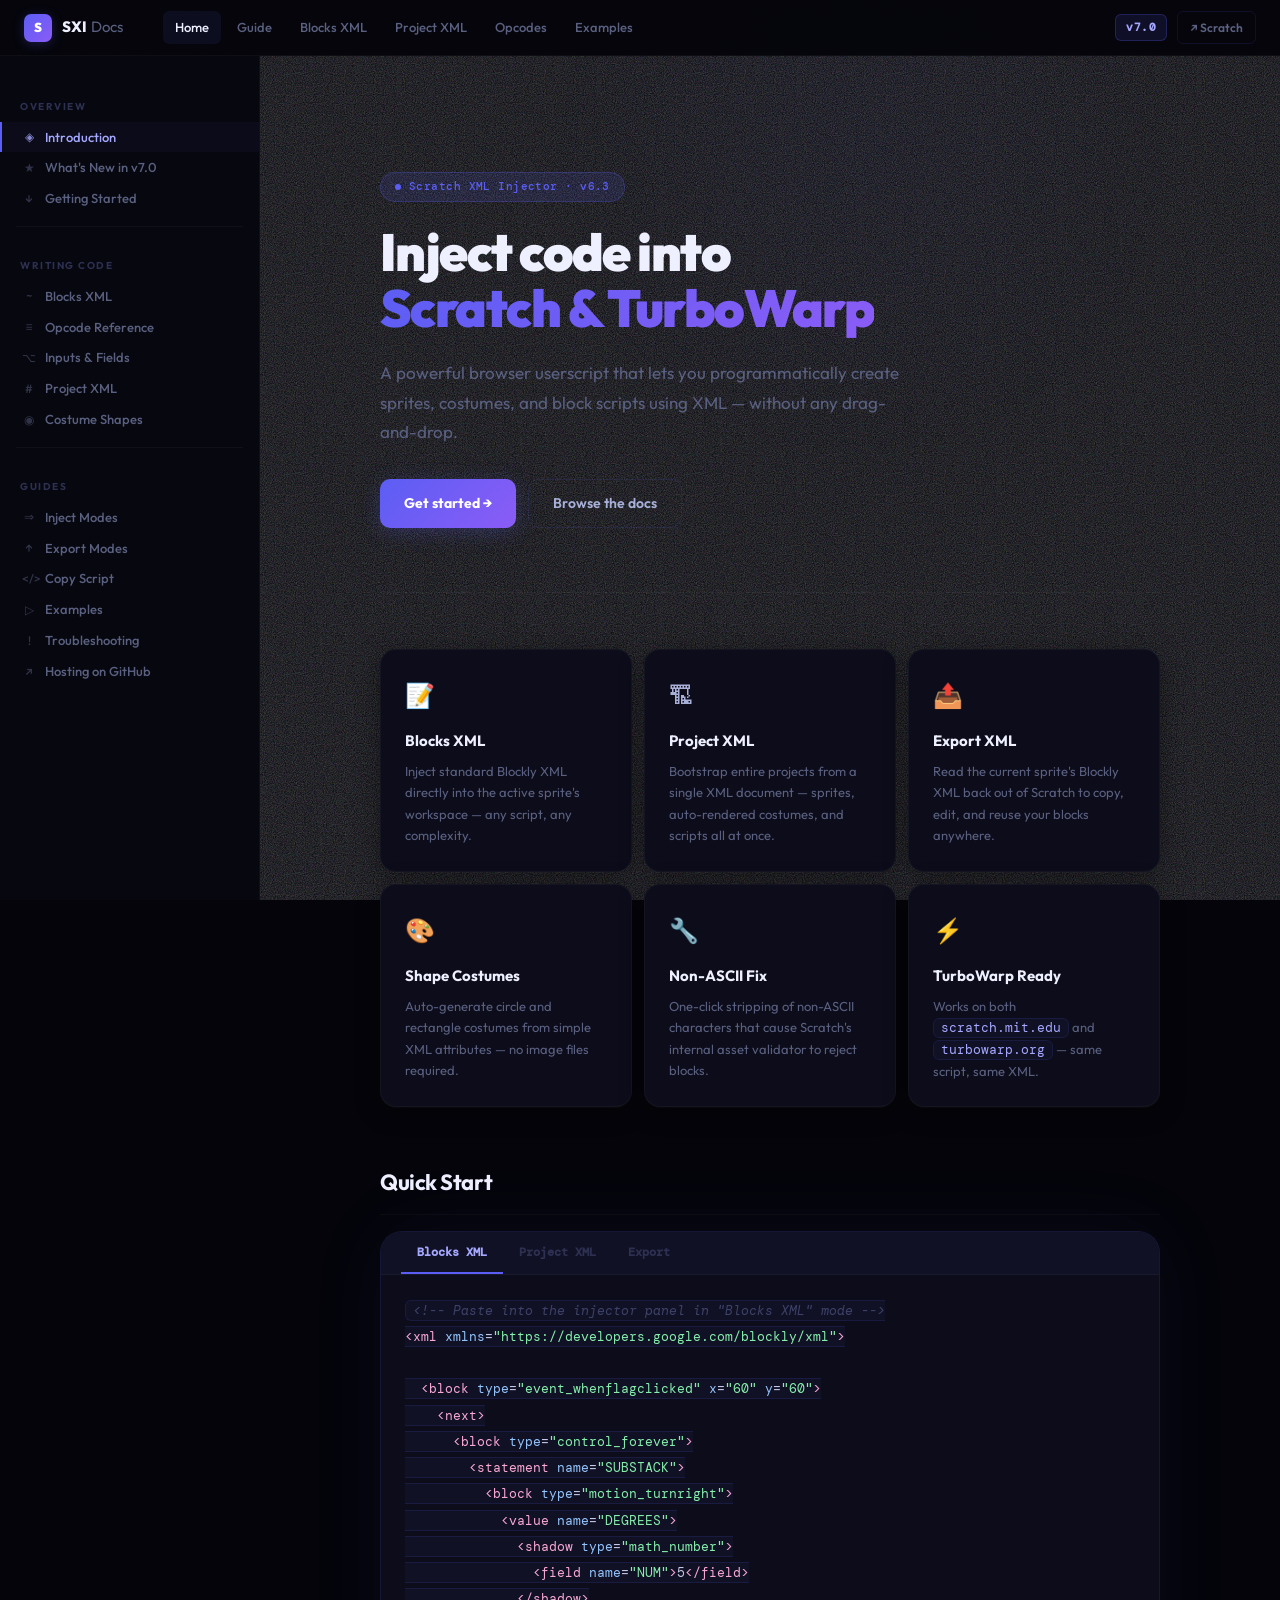
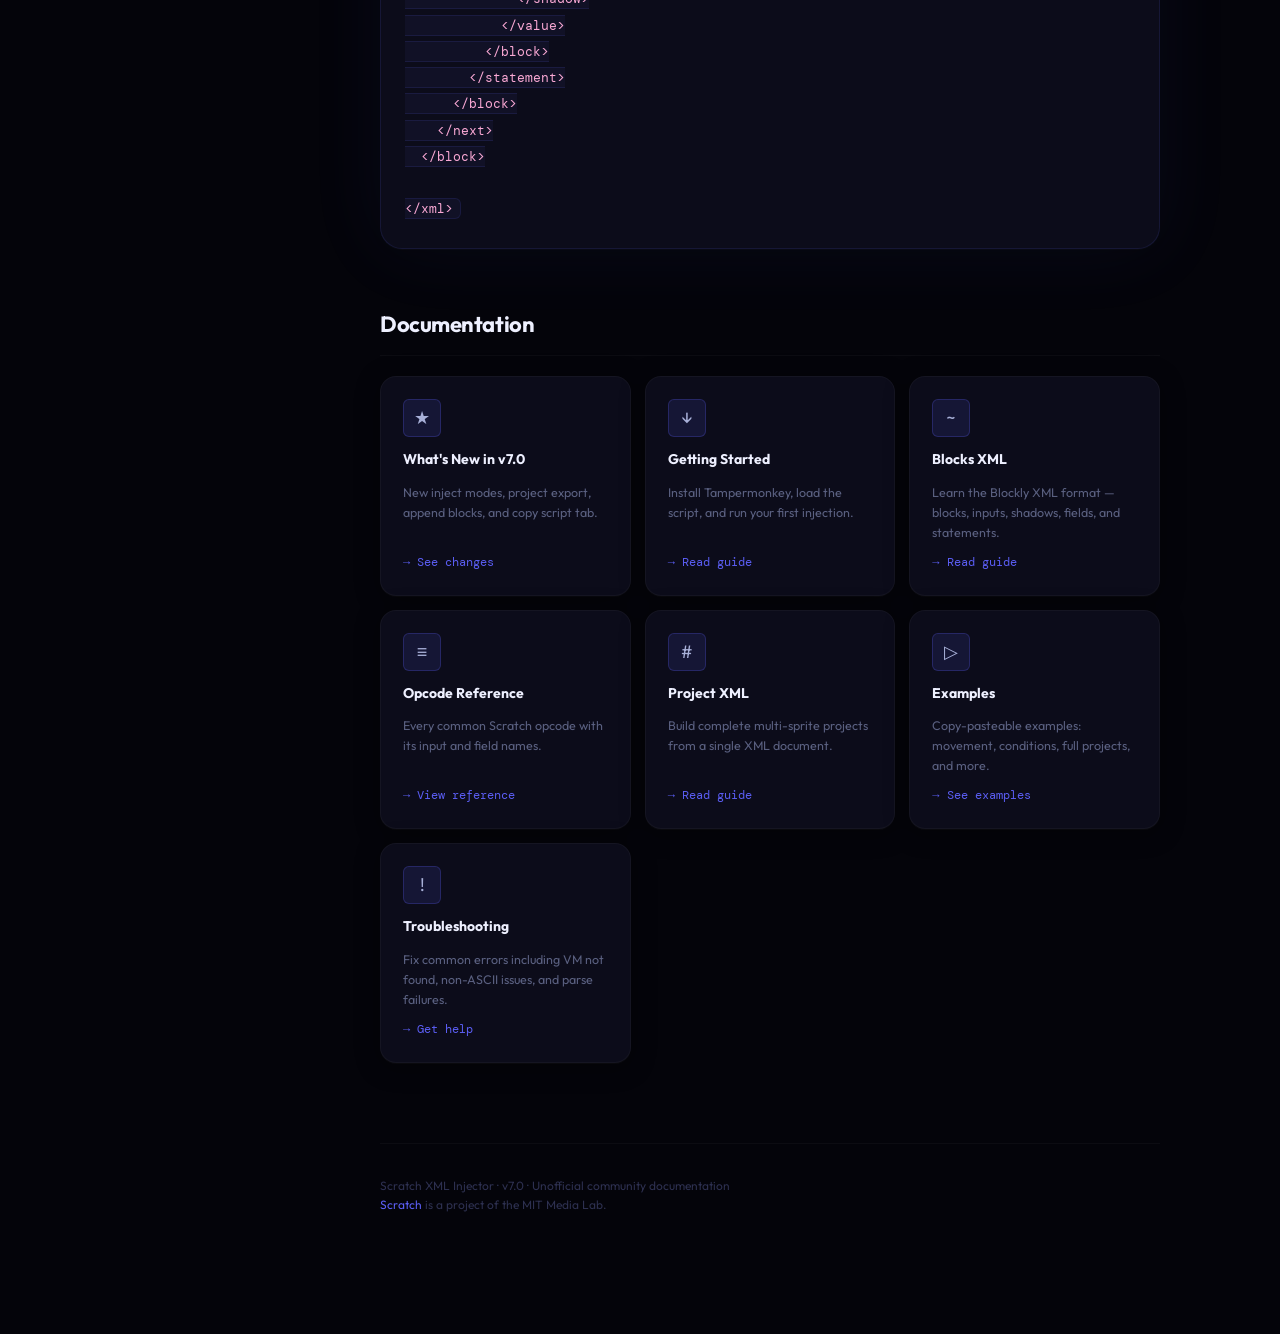
==== index.html @ b8b80faf "Add files via upload" ====
<!DOCTYPE html>
<html lang="en">
<head>
  <meta charset="UTF-8"/>
  <meta name="viewport" content="width=device-width,initial-scale=1"/>
  <title>Scratch XML Injector — Documentation</title>
  <meta name="description" content="Official documentation for the Scratch XML Injector userscript. Learn how to write Blockly XML and Project XML to inject sprites, costumes, and scripts into Scratch."/>
  <link rel="stylesheet" href="assets/css/main.css"/>
</head>
<body>
<div id="scroll-bar"></div>

<!-- TOPBAR -->
<header class="topbar">
  <a class="topbar-logo" href="index.html">
    <div class="logo-mark">S</div>
    <span class="logo-name">SXI <span class="logo-sub">Docs</span></span>
  </a>
  <nav class="topbar-nav">
    <a href="index.html" class="active">Home</a>
    <a href="docs/getting-started.html">Guide</a>
    <a href="docs/blocks-xml.html">Blocks XML</a>
    <a href="docs/project-xml.html">Project XML</a>
    <a href="docs/opcodes.html">Opcodes</a>
    <a href="docs/examples.html">Examples</a>
  </nav>
  <div class="topbar-right">
    <span class="topbar-badge">v7.0</span>
    <a class="topbar-github" href="https://scratch.mit.edu" target="_blank">↗ Scratch</a>
  </div>
</header>

<!-- LAYOUT -->
<div class="layout">

  <!-- SIDEBAR -->
  <aside class="sidebar">
    <div class="sidebar-section">Overview</div>
    <a class="sidebar-link active" href="index.html"><span class="icon">◈</span>Introduction</a>
    <a class="sidebar-link" href="docs/whats-new.html"><span class="icon">★</span>What's New in v7.0</a>
    <a class="sidebar-link" href="docs/getting-started.html"><span class="icon">↓</span>Getting Started</a>

    <div class="sidebar-divider"></div>
    <div class="sidebar-section">Writing Code</div>
    <a class="sidebar-link" href="docs/blocks-xml.html"><span class="icon">~</span>Blocks XML</a>
    <a class="sidebar-link" href="docs/opcodes.html"><span class="icon">≡</span>Opcode Reference</a>
    <a class="sidebar-link" href="docs/inputs-fields.html"><span class="icon">⌥</span>Inputs &amp; Fields</a>
    <a class="sidebar-link" href="docs/project-xml.html"><span class="icon">#</span>Project XML</a>
    <a class="sidebar-link" href="docs/costumes.html"><span class="icon">◉</span>Costume Shapes</a>

    <div class="sidebar-divider"></div>
    <div class="sidebar-section">Guides</div>
    <a class="sidebar-link" href="docs/inject-modes.html"><span class="icon">⇒</span>Inject Modes</a>
    <a class="sidebar-link" href="docs/export-modes.html"><span class="icon">↑</span>Export Modes</a>
    <a class="sidebar-link" href="docs/copy-script.html"><span class="icon">&lt;/&gt;</span>Copy Script</a>
    <a class="sidebar-link" href="docs/examples.html"><span class="icon">▷</span>Examples</a>
    <a class="sidebar-link" href="docs/troubleshooting.html"><span class="icon">!</span>Troubleshooting</a>
    <a class="sidebar-link" href="docs/hosting.html"><span class="icon">↗</span>Hosting on GitHub</a>
  </aside>

  <!-- CONTENT -->
  <div class="content-wrap">
    <main class="content">

      <!-- HERO -->
      <section class="hero">
        <div class="hero-kicker">
          <span class="dot"></span>
          Scratch XML Injector · v6.3
        </div>
        <h1>
          Inject code into<br>
          <span class="accent">Scratch &amp; TurboWarp</span>
        </h1>
        <p>
          A powerful browser userscript that lets you programmatically create sprites,
          costumes, and block scripts using XML — without any drag-and-drop.
        </p>
        <div class="hero-btns">
          <a class="btn-primary" href="docs/getting-started.html">Get started →</a>
          <a class="btn-secondary" href="docs/blocks-xml.html">Browse the docs</a>
        </div>
      </section>

      <!-- FEATURES -->
      <div class="feature-grid">
        <div class="feature-card">
          <div class="feature-icon">📝</div>
          <div class="feature-title">Blocks XML</div>
          <div class="feature-desc">Inject standard Blockly XML directly into the active sprite's workspace — any script, any complexity.</div>
        </div>
        <div class="feature-card">
          <div class="feature-icon">🏗</div>
          <div class="feature-title">Project XML</div>
          <div class="feature-desc">Bootstrap entire projects from a single XML document — sprites, auto-rendered costumes, and scripts all at once.</div>
        </div>
        <div class="feature-card">
          <div class="feature-icon">📤</div>
          <div class="feature-title">Export XML</div>
          <div class="feature-desc">Read the current sprite's Blockly XML back out of Scratch to copy, edit, and reuse your blocks anywhere.</div>
        </div>
        <div class="feature-card">
          <div class="feature-icon">🎨</div>
          <div class="feature-title">Shape Costumes</div>
          <div class="feature-desc">Auto-generate circle and rectangle costumes from simple XML attributes — no image files required.</div>
        </div>
        <div class="feature-card">
          <div class="feature-icon">🔧</div>
          <div class="feature-title">Non-ASCII Fix</div>
          <div class="feature-desc">One-click stripping of non-ASCII characters that cause Scratch's internal asset validator to reject blocks.</div>
        </div>
        <div class="feature-card">
          <div class="feature-icon">⚡</div>
          <div class="feature-title">TurboWarp Ready</div>
          <div class="feature-desc">Works on both <code>scratch.mit.edu</code> and <code>turbowarp.org</code> — same script, same XML.</div>
        </div>
      </div>

      <!-- QUICK START -->
      <h2 class="section-title">Quick Start</h2>
      <div class="qs-wrap">
        <div class="qs-tabs">
          <button class="qs-tab active" data-tab="qs-blocks">Blocks XML</button>
          <button class="qs-tab" data-tab="qs-project">Project XML</button>
          <button class="qs-tab" data-tab="qs-export">Export</button>
        </div>
        <div id="qs-blocks" class="qs-pane active">
          <pre><code><span class="t-cm">&lt;!-- Paste into the injector panel in "Blocks XML" mode --&gt;</span>
<span class="t-tag">&lt;xml</span> <span class="t-attr">xmlns</span>=<span class="t-val">"https://developers.google.com/blockly/xml"</span><span class="t-tag">&gt;</span>

  <span class="t-tag">&lt;block</span> <span class="t-attr">type</span>=<span class="t-val">"event_whenflagclicked"</span> <span class="t-attr">x</span>=<span class="t-val">"60"</span> <span class="t-attr">y</span>=<span class="t-val">"60"</span><span class="t-tag">&gt;</span>
    <span class="t-tag">&lt;next&gt;</span>
      <span class="t-tag">&lt;block</span> <span class="t-attr">type</span>=<span class="t-val">"control_forever"</span><span class="t-tag">&gt;</span>
        <span class="t-tag">&lt;statement</span> <span class="t-attr">name</span>=<span class="t-val">"SUBSTACK"</span><span class="t-tag">&gt;</span>
          <span class="t-tag">&lt;block</span> <span class="t-attr">type</span>=<span class="t-val">"motion_turnright"</span><span class="t-tag">&gt;</span>
            <span class="t-tag">&lt;value</span> <span class="t-attr">name</span>=<span class="t-val">"DEGREES"</span><span class="t-tag">&gt;</span>
              <span class="t-tag">&lt;shadow</span> <span class="t-attr">type</span>=<span class="t-val">"math_number"</span><span class="t-tag">&gt;</span>
                <span class="t-tag">&lt;field</span> <span class="t-attr">name</span>=<span class="t-val">"NUM"</span><span class="t-tag">&gt;</span>5<span class="t-tag">&lt;/field&gt;</span>
              <span class="t-tag">&lt;/shadow&gt;</span>
            <span class="t-tag">&lt;/value&gt;</span>
          <span class="t-tag">&lt;/block&gt;</span>
        <span class="t-tag">&lt;/statement&gt;</span>
      <span class="t-tag">&lt;/block&gt;</span>
    <span class="t-tag">&lt;/next&gt;</span>
  <span class="t-tag">&lt;/block&gt;</span>

<span class="t-tag">&lt;/xml&gt;</span></code></pre>
        </div>
        <div id="qs-project" class="qs-pane">
          <pre><code><span class="t-cm">&lt;!-- "Project XML" mode — creates sprites + costumes + blocks --&gt;</span>
<span class="t-tag">&lt;project&gt;</span>
  <span class="t-tag">&lt;stage</span> <span class="t-attr">color</span>=<span class="t-val">"#0a0a1a"</span><span class="t-tag">/&gt;</span>

  <span class="t-tag">&lt;sprite</span> <span class="t-attr">name</span>=<span class="t-val">"Player"</span> <span class="t-attr">x</span>=<span class="t-val">"0"</span> <span class="t-attr">y</span>=<span class="t-val">"0"</span><span class="t-tag">&gt;</span>
    <span class="t-tag">&lt;costume</span> <span class="t-attr">type</span>=<span class="t-val">"circle"</span> <span class="t-attr">color</span>=<span class="t-val">"#4c8fff"</span> <span class="t-attr">size</span>=<span class="t-val">"40"</span><span class="t-tag">/&gt;</span>
    <span class="t-tag">&lt;blocks&gt;</span>
      <span class="t-tag">&lt;xml</span> <span class="t-attr">xmlns</span>=<span class="t-val">"https://developers.google.com/blockly/xml"</span><span class="t-tag">&gt;</span>
        <span class="t-cm">&lt;!-- block scripts here --&gt;</span>
      <span class="t-tag">&lt;/xml&gt;</span>
    <span class="t-tag">&lt;/blocks&gt;</span>
  <span class="t-tag">&lt;/sprite&gt;</span>
<span class="t-tag">&lt;/project&gt;</span></code></pre>
        </div>
        <div id="qs-export" class="qs-pane">
          <pre><code><span class="t-cm">// Export tab → click "Grab XML" to read the current sprite's blocks
// The XML output looks like this — you can edit it and re-inject it:</span>

<span class="t-tag">&lt;xml</span> <span class="t-attr">xmlns</span>=<span class="t-val">"https://developers.google.com/blockly/xml"</span><span class="t-tag">&gt;</span>
  <span class="t-tag">&lt;block</span> <span class="t-attr">type</span>=<span class="t-val">"event_whenflagclicked"</span> <span class="t-attr">x</span>=<span class="t-val">"40"</span> <span class="t-attr">y</span>=<span class="t-val">"40"</span><span class="t-tag">&gt;</span>
    <span class="t-cm">&lt;!-- ... your existing blocks ... --&gt;</span>
  <span class="t-tag">&lt;/block&gt;</span>
<span class="t-tag">&lt;/xml&gt;</span>

<span class="t-cm">// Then click "Copy" to get it in your clipboard.</span></code></pre>
        </div>
      </div>

      <!-- DOC CARDS -->
      <h2 class="section-title">Documentation</h2>
      <div class="card-grid">
        <a class="card" href="docs/whats-new.html">
          <div class="card-icon">★</div>
          <div class="card-title">What's New in v7.0</div>
          <div class="card-desc">New inject modes, project export, append blocks, and copy script tab.</div>
          <div class="card-arrow">→ See changes</div>
        </a>
        <a class="card" href="docs/getting-started.html">
          <div class="card-icon">↓</div>
          <div class="card-title">Getting Started</div>
          <div class="card-desc">Install Tampermonkey, load the script, and run your first injection.</div>
          <div class="card-arrow">→ Read guide</div>
        </a>
        <a class="card" href="docs/blocks-xml.html">
          <div class="card-icon">~</div>
          <div class="card-title">Blocks XML</div>
          <div class="card-desc">Learn the Blockly XML format — blocks, inputs, shadows, fields, and statements.</div>
          <div class="card-arrow">→ Read guide</div>
        </a>
        <a class="card" href="docs/opcodes.html">
          <div class="card-icon">≡</div>
          <div class="card-title">Opcode Reference</div>
          <div class="card-desc">Every common Scratch opcode with its input and field names.</div>
          <div class="card-arrow">→ View reference</div>
        </a>
        <a class="card" href="docs/project-xml.html">
          <div class="card-icon">#</div>
          <div class="card-title">Project XML</div>
          <div class="card-desc">Build complete multi-sprite projects from a single XML document.</div>
          <div class="card-arrow">→ Read guide</div>
        </a>
        <a class="card" href="docs/examples.html">
          <div class="card-icon">▷</div>
          <div class="card-title">Examples</div>
          <div class="card-desc">Copy-pasteable examples: movement, conditions, full projects, and more.</div>
          <div class="card-arrow">→ See examples</div>
        </a>
        <a class="card" href="docs/troubleshooting.html">
          <div class="card-icon">!</div>
          <div class="card-title">Troubleshooting</div>
          <div class="card-desc">Fix common errors including VM not found, non-ASCII issues, and parse failures.</div>
          <div class="card-arrow">→ Get help</div>
        </a>
      </div>

      <div class="doc-footer">
        <div class="footer-note">
          Scratch XML Injector · v7.0 · Unofficial community documentation<br>
          <a href="https://scratch.mit.edu" target="_blank">Scratch</a> is a project of the MIT Media Lab.
        </div>
      </div>

    </main>
  </div>

</div>

<script src="assets/js/wiki.js"></script>
</body>
</html>
---- assets/css/main.css ----
@import url('https://fonts.googleapis.com/css2?family=DM+Mono:ital,wght@0,300;0,400;0,500;1,400&family=Outfit:wght@300;400;500;600;700;800;900&family=Fraunces:ital,opsz,wght@0,9..144,300;0,9..144,700;1,9..144,400&display=swap');

/* ════════════════════════════════════════
   DESIGN TOKENS
════════════════════════════════════════ */
:root {
  /* Core palette */
  --black:       #04040a;
  --surface-0:   #07070f;
  --surface-1:   #0c0c1a;
  --surface-2:   #111126;
  --surface-3:   #181830;

  /* Brand */
  --indigo:      #5b5ef4;
  --indigo-dim:  #5b5ef420;
  --indigo-mid:  #5b5ef440;
  --violet:      #8b5cf6;
  --sky:         #22d3ee;
  --emerald:     #10b981;
  --amber:       #f59e0b;
  --rose:        #f43f5e;

  /* Text */
  --text-1:      #eef0ff;
  --text-2:      #a8b0d8;
  --text-3:      #5a6080;
  --text-4:      #2d3050;

  /* Borders */
  --border-1:    #ffffff09;
  --border-2:    #5b5ef420;
  --border-3:    #5b5ef440;

  /* Radius */
  --r-sm:  6px;
  --r-md:  10px;
  --r-lg:  16px;
  --r-xl:  22px;

  /* Shadows */
  --shadow-glow: 0 0 80px #5b5ef412;
  --shadow-card: 0 4px 24px #00000060, 0 1px 0 #ffffff08;

  /* Layout */
  --sidebar-w: 260px;
  --topbar-h:  56px;
  --content-max: 780px;

  /* Fonts */
  --font-sans:  'Outfit', sans-serif;
  --font-mono:  'DM Mono', monospace;
  --font-serif: 'Fraunces', serif;
}

/* ════════════════════════════════════════
   RESET + BASE
════════════════════════════════════════ */
*, *::before, *::after { box-sizing: border-box; margin: 0; padding: 0; }
html { scroll-behavior: smooth; scroll-padding-top: 80px; }

body {
  background: var(--black);
  color: var(--text-2);
  font-family: var(--font-sans);
  font-size: 15px;
  line-height: 1.75;
  overflow-x: hidden;
  -webkit-font-smoothing: antialiased;
}

/* Grain overlay */
body::before {
  content: '';
  position: fixed; inset: 0; z-index: 0; pointer-events: none;
  opacity: .35;
  background-image: url("data:image/svg+xml,%3Csvg xmlns='http://www.w3.org/2000/svg' width='200' height='200'%3E%3Cfilter id='n'%3E%3CfeTurbulence type='fractalNoise' baseFrequency='0.9' numOctaves='4' stitchTiles='stitch'/%3E%3C/filter%3E%3Crect width='200' height='200' filter='url(%23n)' opacity='1'/%3E%3C/svg%3E");
}

/* Ambient orb */
body::after {
  content: '';
  position: fixed; top: -200px; left: 40%; z-index: 0; pointer-events: none;
  width: 700px; height: 700px; border-radius: 50%;
  background: radial-gradient(circle, #5b5ef408 0%, transparent 65%);
}

a { color: var(--indigo); text-decoration: none; }
a:hover { text-decoration: underline; }
img { max-width: 100%; }
* { position: relative; z-index: 1; }

/* ════════════════════════════════════════
   SCROLL PROGRESS BAR
════════════════════════════════════════ */
#scroll-bar {
  position: fixed; top: 0; left: 0; height: 2px; width: 0;
  background: linear-gradient(90deg, var(--indigo), var(--violet), var(--sky));
  z-index: 9999; transition: width .1s linear;
}

/* ════════════════════════════════════════
   TOPBAR
════════════════════════════════════════ */
.topbar {
  position: fixed; top: 0; left: 0; right: 0;
  height: var(--topbar-h); z-index: 100;
  background: #04040aee;
  backdrop-filter: blur(20px);
  border-bottom: 1px solid var(--border-1);
  display: flex; align-items: center;
  padding: 0 24px; gap: 20px;
}

.topbar-logo {
  display: flex; align-items: center; gap: 10px;
  font-family: var(--font-sans); font-weight: 800; font-size: 15px;
  color: var(--text-1); text-decoration: none; letter-spacing: -.01em;
  flex-shrink: 0;
}
.topbar-logo:hover { text-decoration: none; }
.topbar-logo .logo-mark {
  width: 28px; height: 28px; border-radius: 7px;
  background: linear-gradient(135deg, var(--indigo), var(--violet));
  display: grid; place-items: center;
  font-size: 13px; font-weight: 900; color: #fff;
  box-shadow: 0 2px 12px #5b5ef440;
}
.topbar-logo .logo-name { color: var(--text-1); }
.topbar-logo .logo-sub  { color: var(--text-3); font-weight: 400; margin-left: 2px; }

.topbar-nav {
  display: flex; align-items: center; gap: 4px; margin-left: 20px;
}
.topbar-nav a {
  font-size: 13px; font-weight: 500; color: var(--text-3);
  padding: 5px 12px; border-radius: var(--r-sm);
  transition: color .15s, background .15s;
  text-decoration: none;
}
.topbar-nav a:hover { color: var(--text-1); background: #ffffff08; }
.topbar-nav a.active { color: var(--text-1); background: #5b5ef415; }

.topbar-right { margin-left: auto; display: flex; align-items: center; gap: 10px; }
.topbar-badge {
  font-size: 11px; font-weight: 600; font-family: var(--font-mono);
  background: var(--indigo-dim); border: 1px solid var(--border-3);
  color: #a5a8ff; border-radius: var(--r-sm);
  padding: 3px 10px; letter-spacing: .04em;
}
.topbar-github {
  display: flex; align-items: center; gap: 6px;
  font-size: 12px; font-weight: 600; color: var(--text-3);
  border: 1px solid var(--border-2); border-radius: var(--r-sm);
  padding: 5px 12px; transition: all .15s; text-decoration: none;
}
.topbar-github:hover { color: var(--text-1); border-color: var(--border-3); background: #ffffff06; text-decoration: none; }

/* ════════════════════════════════════════
   LAYOUT
════════════════════════════════════════ */
.layout {
  display: flex;
  padding-top: var(--topbar-h);
  min-height: 100vh;
}

/* ════════════════════════════════════════
   SIDEBAR
════════════════════════════════════════ */
.sidebar {
  position: fixed;
  top: var(--topbar-h); bottom: 0; left: 0;
  width: var(--sidebar-w);
  background: var(--surface-0);
  border-right: 1px solid var(--border-1);
  overflow-y: auto; overflow-x: hidden;
  z-index: 50;
  padding: 24px 0 60px;
  scrollbar-width: thin; scrollbar-color: #1e1e3a transparent;
}
.sidebar::-webkit-scrollbar { width: 4px; }
.sidebar::-webkit-scrollbar-thumb { background: #1e1e3a; border-radius: 4px; }

.sidebar-section {
  padding: 18px 20px 6px;
  font-size: 10px; font-weight: 700; letter-spacing: .15em;
  text-transform: uppercase; color: var(--text-4);
  font-family: var(--font-sans);
}

.sidebar-link {
  display: flex; align-items: center; gap: 9px;
  padding: 7px 20px; color: var(--text-3);
  font-size: 13px; font-weight: 500;
  border-left: 2px solid transparent;
  text-decoration: none;
  transition: color .15s, background .15s, border-color .15s;
  line-height: 1.3;
}
.sidebar-link:hover { color: var(--text-1); background: #5b5ef408; text-decoration: none; }
.sidebar-link.active { color: #a5a8ff; border-left-color: var(--indigo); background: #5b5ef40c; }
.sidebar-link .icon { opacity: .5; font-size: 12px; width: 14px; text-align: center; flex-shrink: 0; }
.sidebar-link.active .icon { opacity: .8; }

.sidebar-divider { height: 1px; background: var(--border-1); margin: 12px 16px; }

/* ════════════════════════════════════════
   MAIN CONTENT
════════════════════════════════════════ */
.content-wrap {
  margin-left: var(--sidebar-w);
  flex: 1;
  display: flex;
  justify-content: center;
}

.content {
  width: 100%;
  max-width: calc(var(--content-max) + 120px);
  padding: 56px 60px 120px;
}

/* ════════════════════════════════════════
   PAGE HEADER
════════════════════════════════════════ */
.page-header {
  margin-bottom: 56px;
  padding-bottom: 32px;
  border-bottom: 1px solid var(--border-1);
}
.page-header .breadcrumb {
  display: flex; align-items: center; gap: 6px;
  font-size: 11px; color: var(--text-4); margin-bottom: 16px;
  font-family: var(--font-mono);
}
.page-header .breadcrumb a { color: var(--text-3); text-decoration: none; }
.page-header .breadcrumb a:hover { color: var(--indigo); }
.page-header .breadcrumb .sep { color: var(--text-4); }

.page-header h1 {
  font-family: var(--font-sans);
  font-weight: 800; font-size: 36px;
  color: var(--text-1); line-height: 1.15;
  letter-spacing: -.02em; margin-bottom: 14px;
}
.page-header .lead {
  font-size: 16px; color: var(--text-3); max-width: 560px; line-height: 1.7;
}
.page-header .meta {
  display: flex; align-items: center; gap: 16px;
  margin-top: 20px;
}
.meta-tag {
  font-size: 11px; font-weight: 600; font-family: var(--font-mono);
  border-radius: var(--r-sm); padding: 3px 10px; border: 1px solid;
}
.meta-tag.green  { color: var(--emerald); background: #10b98112; border-color: #10b98128; }
.meta-tag.blue   { color: var(--sky);     background: #22d3ee12; border-color: #22d3ee28; }
.meta-tag.yellow { color: var(--amber);   background: #f59e0b12; border-color: #f59e0b28; }
.meta-tag.indigo { color: #a5a8ff;        background: #5b5ef415; border-color: #5b5ef430; }

/* ════════════════════════════════════════
   SECTION TITLES
════════════════════════════════════════ */
.doc-section { margin-bottom: 64px; }

h2.section-title {
  font-family: var(--font-sans); font-weight: 700;
  font-size: 22px; color: var(--text-1);
  letter-spacing: -.02em; margin-bottom: 16px;
  padding-bottom: 12px; border-bottom: 1px solid var(--border-1);
  display: flex; align-items: center; gap: 10px;
}
h2.section-title .num {
  font-size: 11px; font-weight: 700; font-family: var(--font-mono);
  color: var(--indigo); background: var(--indigo-dim);
  border: 1px solid var(--border-3); border-radius: var(--r-sm);
  padding: 2px 8px; letter-spacing: .04em; flex-shrink: 0;
}

h3.sub-title {
  font-family: var(--font-sans); font-weight: 700;
  font-size: 16px; color: var(--text-1);
  margin: 36px 0 12px;
  display: flex; align-items: center; gap: 8px;
}
h3.sub-title::before {
  content: '';
  display: inline-block; width: 4px; height: 16px;
  background: var(--indigo); border-radius: 2px; flex-shrink: 0;
}

p { color: var(--text-3); margin-bottom: 14px; line-height: 1.8; }

/* ════════════════════════════════════════
   CODE BLOCKS
════════════════════════════════════════ */
.code-block {
  background: var(--surface-1);
  border: 1px solid var(--border-2);
  border-radius: var(--r-md);
  margin: 16px 0 28px;
  overflow: hidden;
  box-shadow: var(--shadow-card);
}
.code-block-header {
  display: flex; align-items: center; justify-content: space-between;
  padding: 10px 16px;
  background: var(--surface-2);
  border-bottom: 1px solid var(--border-1);
}
.code-block-lang {
  font-size: 10px; font-weight: 700; font-family: var(--font-mono);
  color: var(--text-4); text-transform: uppercase; letter-spacing: .1em;
  display: flex; align-items: center; gap: 8px;
}
.code-block-lang::before {
  content: '';
  display: inline-block; width: 8px; height: 8px; border-radius: 50%;
  background: #5b5ef480;
}
.code-block pre {
  padding: 18px 20px;
  overflow-x: auto;
  margin: 0;
}
.code-block pre code {
  font-family: var(--font-mono);
  font-size: 13px; line-height: 1.75;
  color: #c5c8e8;
}
.copy-btn {
  background: #5b5ef415; border: 1px solid #5b5ef428;
  color: #7880c8; font-family: var(--font-mono);
  font-size: 10px; font-weight: 500;
  padding: 4px 12px; border-radius: var(--r-sm);
  cursor: pointer; transition: all .15s; letter-spacing: .04em;
}
.copy-btn:hover { background: #5b5ef428; color: #a5a8ff; }
.copy-btn.copied { color: var(--emerald); border-color: #10b98130; background: #10b98110; }

/* Inline code */
code:not(.code-block code) {
  font-family: var(--font-mono); font-size: 12.5px;
  background: var(--surface-2); border: 1px solid var(--border-2);
  color: #a5a8ff; border-radius: var(--r-sm);
  padding: 1px 7px;
}

/* ════════════════════════════════════════
   SYNTAX HIGHLIGHT TOKENS
════════════════════════════════════════ */
.t-tag   { color: #f9a8d4; }
.t-attr  { color: #93c5fd; }
.t-val   { color: #86efac; }
.t-cm    { color: #3d4268; font-style: italic; }
.t-kw    { color: #c084fc; }
.t-str   { color: #fde68a; }
.t-num   { color: #fdba74; }
.t-fn    { color: #67e8f9; }
.t-op    { color: #a5f3fc; }

/* ════════════════════════════════════════
   CALLOUTS
════════════════════════════════════════ */
.callout {
  border-radius: var(--r-md);
  padding: 14px 18px 14px 16px;
  margin: 16px 0 28px;
  font-size: 13.5px; line-height: 1.7;
  display: flex; gap: 12px; align-items: flex-start;
  border-left: 3px solid;
}
.callout .callout-icon { font-size: 15px; flex-shrink: 0; margin-top: 1px; }
.callout.info    { background: #22d3ee08; border-color: #22d3ee40; color: #7dd3fc; }
.callout.warn    { background: #f59e0b08; border-color: #f59e0b40; color: #fcd34d; }
.callout.danger  { background: #f43f5e08; border-color: #f43f5e40; color: #fda4af; }
.callout.success { background: #10b98108; border-color: #10b98140; color: #6ee7b7; }
.callout strong  { font-weight: 700; }

/* ════════════════════════════════════════
   TABLES
════════════════════════════════════════ */
.table-wrap {
  overflow-x: auto;
  margin: 16px 0 28px;
  border-radius: var(--r-md);
  border: 1px solid var(--border-2);
  box-shadow: var(--shadow-card);
}
table {
  width: 100%; border-collapse: collapse;
  font-size: 13px;
}
thead tr { background: var(--surface-2); }
th {
  text-align: left; padding: 11px 16px;
  font-family: var(--font-sans); font-weight: 600;
  font-size: 11px; letter-spacing: .08em; text-transform: uppercase;
  color: var(--text-4); border-bottom: 1px solid var(--border-2);
  white-space: nowrap;
}
td {
  padding: 11px 16px; border-bottom: 1px solid var(--border-1);
  color: var(--text-3); vertical-align: top;
}
tr:last-child td { border-bottom: none; }
tbody tr:hover td { background: #5b5ef406; }
td code { font-size: 12px; }

/* ════════════════════════════════════════
   STEP LIST
════════════════════════════════════════ */
.steps { display: flex; flex-direction: column; gap: 12px; margin: 16px 0 28px; }
.step {
  display: flex; gap: 16px;
  background: var(--surface-1); border: 1px solid var(--border-1);
  border-radius: var(--r-md); padding: 18px 20px;
  box-shadow: var(--shadow-card);
  transition: border-color .2s;
}
.step:hover { border-color: var(--border-2); }
.step-num {
  flex-shrink: 0;
  width: 30px; height: 30px; border-radius: 50%;
  background: linear-gradient(135deg, var(--indigo), var(--violet));
  color: #fff; font-family: var(--font-sans);
  font-weight: 800; font-size: 13px;
  display: grid; place-items: center;
  box-shadow: 0 2px 12px #5b5ef440;
}
.step-body h4 {
  font-family: var(--font-sans); font-weight: 700;
  color: var(--text-1); font-size: 14px;
  margin-bottom: 5px;
}
.step-body p { margin: 0; font-size: 13px; }
.step-body code { font-size: 12px; }

/* ════════════════════════════════════════
   ATTRIBUTE REFERENCE CARDS
════════════════════════════════════════ */
.attr-grid {
  display: grid; grid-template-columns: 1fr 1fr;
  gap: 10px; margin: 16px 0 28px;
}
@media (max-width: 640px) { .attr-grid { grid-template-columns: 1fr; } }
.attr-card {
  background: var(--surface-1); border: 1px solid var(--border-1);
  border-radius: var(--r-md); padding: 14px 16px;
  box-shadow: var(--shadow-card); transition: border-color .2s;
}
.attr-card:hover { border-color: var(--border-2); }
.attr-card .attr-name {
  font-family: var(--font-mono); font-size: 13px;
  color: #a5a8ff; font-weight: 500; margin-bottom: 4px;
}
.attr-card .attr-type {
  display: inline-block; font-size: 10px; font-family: var(--font-mono);
  color: var(--amber); background: #f59e0b12; border: 1px solid #f59e0b28;
  border-radius: 4px; padding: 1px 7px; margin-bottom: 6px;
}
.attr-card .attr-desc { font-size: 12.5px; color: var(--text-3); line-height: 1.6; }
.attr-card .attr-default {
  font-size: 11px; color: var(--emerald); font-family: var(--font-mono);
  margin-top: 4px;
}

/* ════════════════════════════════════════
   CARDS (used on index/overview pages)
════════════════════════════════════════ */
.card-grid {
  display: grid; grid-template-columns: repeat(auto-fill, minmax(220px, 1fr));
  gap: 14px; margin: 20px 0 32px;
}
.card {
  background: var(--surface-1); border: 1px solid var(--border-1);
  border-radius: var(--r-lg); padding: 22px;
  text-decoration: none; color: inherit;
  box-shadow: var(--shadow-card);
  transition: border-color .2s, transform .2s, box-shadow .2s;
  display: flex; flex-direction: column; gap: 10px;
}
.card:hover {
  border-color: var(--border-3); transform: translateY(-2px);
  box-shadow: 0 8px 32px #00000060, 0 0 0 1px #5b5ef420;
  text-decoration: none;
}
.card .card-icon {
  width: 38px; height: 38px; border-radius: var(--r-sm);
  background: var(--indigo-dim); border: 1px solid var(--border-3);
  display: grid; place-items: center; font-size: 18px;
}
.card .card-title {
  font-family: var(--font-sans); font-weight: 700;
  font-size: 14px; color: var(--text-1);
}
.card .card-desc {
  font-size: 12.5px; color: var(--text-3); line-height: 1.6;
}
.card .card-arrow {
  margin-top: auto; font-size: 12px; color: var(--indigo);
  font-family: var(--font-mono);
}

/* ════════════════════════════════════════
   ON-THIS-PAGE (TOC)
════════════════════════════════════════ */
.toc-wrap {
  position: fixed;
  top: calc(var(--topbar-h) + 32px);
  right: max(24px, calc(50vw - var(--content-max)/2 - var(--sidebar-w)/2 - 160px));
  width: 180px; z-index: 40;
}
@media (max-width: 1200px) { .toc-wrap { display: none; } }
.toc-title {
  font-size: 10px; font-weight: 700; letter-spacing: .15em;
  text-transform: uppercase; color: var(--text-4);
  margin-bottom: 10px; font-family: var(--font-sans);
}
.toc-link {
  display: block; padding: 4px 0 4px 12px;
  font-size: 12px; color: var(--text-4);
  border-left: 1px solid var(--border-1);
  text-decoration: none; line-height: 1.4;
  transition: color .15s, border-color .15s;
}
.toc-link:hover { color: var(--text-2); text-decoration: none; }
.toc-link.active { color: var(--text-1); border-left-color: var(--indigo); }

/* ════════════════════════════════════════
   FOOTER (in-page)
════════════════════════════════════════ */
.doc-footer {
  margin-top: 80px; padding-top: 32px;
  border-top: 1px solid var(--border-1);
  display: flex; align-items: center; justify-content: space-between;
  gap: 20px; flex-wrap: wrap;
}
.doc-footer .footer-note {
  font-size: 12px; color: var(--text-4); line-height: 1.6;
}
.doc-nav-btns { display: flex; gap: 10px; }
.doc-nav-btn {
  display: flex; flex-direction: column; gap: 3px;
  background: var(--surface-1); border: 1px solid var(--border-1);
  border-radius: var(--r-md); padding: 12px 16px;
  text-decoration: none; min-width: 140px;
  transition: border-color .2s;
}
.doc-nav-btn:hover { border-color: var(--border-3); text-decoration: none; }
.doc-nav-btn .nav-label { font-size: 10px; color: var(--text-4); letter-spacing: .06em; }
.doc-nav-btn .nav-title { font-size: 13px; font-weight: 600; color: var(--text-1); }
.doc-nav-btn.prev .nav-label::before { content: '← '; }
.doc-nav-btn.next .nav-label::after  { content: ' →'; }
.doc-nav-btn.next { text-align: right; }

/* ════════════════════════════════════════
   HERO (landing page)
════════════════════════════════════════ */
.hero {
  padding: 60px 0 64px;
  border-bottom: 1px solid var(--border-1);
  margin-bottom: 56px;
}
.hero-kicker {
  display: inline-flex; align-items: center; gap: 8px;
  font-family: var(--font-mono); font-size: 11px; font-weight: 500;
  color: var(--indigo); background: var(--indigo-dim);
  border: 1px solid var(--border-3); border-radius: 100px;
  padding: 4px 14px; margin-bottom: 22px; letter-spacing: .04em;
}
.hero-kicker .dot {
  width: 6px; height: 6px; border-radius: 50%;
  background: var(--indigo); animation: pulse 2s infinite;
}
@keyframes pulse {
  0%, 100% { opacity: 1; }
  50% { opacity: .3; }
}

.hero h1 {
  font-family: var(--font-sans); font-weight: 900;
  font-size: 52px; color: var(--text-1);
  line-height: 1.08; letter-spacing: -.03em;
  margin-bottom: 22px; max-width: 620px;
}
.hero h1 .accent {
  background: linear-gradient(135deg, var(--indigo), var(--violet));
  -webkit-background-clip: text; background-clip: text;
  -webkit-text-fill-color: transparent;
}
.hero p {
  font-size: 17px; color: var(--text-3);
  max-width: 520px; line-height: 1.75; margin-bottom: 32px;
}
.hero-btns { display: flex; gap: 12px; flex-wrap: wrap; }
.btn-primary {
  display: inline-flex; align-items: center; gap: 8px;
  background: linear-gradient(135deg, var(--indigo), var(--violet));
  color: #fff; font-family: var(--font-sans); font-weight: 700;
  font-size: 14px; padding: 11px 24px; border-radius: var(--r-md);
  text-decoration: none; border: none; cursor: pointer;
  box-shadow: 0 4px 20px #5b5ef440;
  transition: opacity .15s, transform .1s;
}
.btn-primary:hover { opacity: .88; transform: translateY(-1px); text-decoration: none; }
.btn-secondary {
  display: inline-flex; align-items: center; gap: 8px;
  background: transparent; color: var(--text-2);
  font-family: var(--font-sans); font-weight: 600;
  font-size: 14px; padding: 11px 24px;
  border-radius: var(--r-md); text-decoration: none;
  border: 1px solid var(--border-2);
  transition: all .15s;
}
.btn-secondary:hover { border-color: var(--border-3); color: var(--text-1); text-decoration: none; }

/* ════════════════════════════════════════
   FEATURE GRID (landing)
════════════════════════════════════════ */
.feature-grid {
  display: grid; grid-template-columns: repeat(3, 1fr);
  gap: 12px; margin-bottom: 56px;
}
@media (max-width: 700px) { .feature-grid { grid-template-columns: 1fr; } }
.feature-card {
  background: var(--surface-1); border: 1px solid var(--border-1);
  border-radius: var(--r-lg); padding: 24px;
  box-shadow: var(--shadow-card);
  transition: border-color .2s;
}
.feature-card:hover { border-color: var(--border-2); }
.feature-icon { font-size: 24px; margin-bottom: 12px; }
.feature-title {
  font-family: var(--font-sans); font-weight: 700;
  font-size: 15px; color: var(--text-1); margin-bottom: 7px;
}
.feature-desc { font-size: 13px; color: var(--text-3); line-height: 1.65; }

/* ════════════════════════════════════════
   QUICK START (landing code preview)
════════════════════════════════════════ */
.qs-wrap {
  background: var(--surface-1); border: 1px solid var(--border-2);
  border-radius: var(--r-xl); overflow: hidden;
  box-shadow: var(--shadow-glow), var(--shadow-card);
  margin-bottom: 56px;
}
.qs-tabs {
  display: flex; background: var(--surface-2);
  border-bottom: 1px solid var(--border-1); padding: 0 20px;
}
.qs-tab {
  padding: 12px 16px; font-size: 12px; font-weight: 600;
  font-family: var(--font-mono); color: var(--text-4);
  border-bottom: 2px solid transparent; cursor: pointer;
  transition: color .15s; background: none; border-top: none; border-left: none; border-right: none;
}
.qs-tab.active { color: #a5a8ff; border-bottom-color: var(--indigo); }
.qs-tab:hover { color: var(--text-2); }
.qs-pane { display: none; }
.qs-pane.active { display: block; }
.qs-pane pre {
  padding: 24px; margin: 0; overflow-x: auto;
}
.qs-pane pre code {
  font-family: var(--font-mono); font-size: 13px; line-height: 1.75; color: #c5c8e8;
}

/* ════════════════════════════════════════
   OPCODE REFERENCE GRID
════════════════════════════════════════ */
.opcode-grid {
  display: grid; grid-template-columns: 1fr 1fr;
  gap: 10px; margin: 16px 0 28px;
}
@media (max-width: 600px) { .opcode-grid { grid-template-columns: 1fr; } }
.opcode-card {
  background: var(--surface-1); border: 1px solid var(--border-1);
  border-radius: var(--r-md); padding: 14px 16px;
  transition: border-color .2s;
}
.opcode-card:hover { border-color: var(--border-2); }
.opcode-card .op-code {
  font-family: var(--font-mono); font-size: 12.5px;
  color: #a5a8ff; font-weight: 500; margin-bottom: 5px;
  word-break: break-all;
}
.opcode-card .op-label {
  font-size: 12px; color: var(--text-3); margin-bottom: 6px;
}
.opcode-card .op-inputs {
  font-size: 11px; color: var(--text-4); font-family: var(--font-mono);
}

/* ════════════════════════════════════════
   BADGE
════════════════════════════════════════ */
.badge {
  display: inline-block; font-size: 10px; font-weight: 600;
  font-family: var(--font-mono); border-radius: 4px;
  padding: 2px 8px; border: 1px solid; letter-spacing: .04em;
}
.badge.green  { color: var(--emerald); background: #10b98112; border-color: #10b98128; }
.badge.blue   { color: var(--sky);     background: #22d3ee12; border-color: #22d3ee28; }
.badge.yellow { color: var(--amber);   background: #f59e0b12; border-color: #f59e0b28; }
.badge.red    { color: var(--rose);    background: #f43f5e12; border-color: #f43f5e28; }
.badge.indigo { color: #a5a8ff;        background: #5b5ef415; border-color: #5b5ef430; }

/* ════════════════════════════════════════
   SEARCH (cosmetic)
════════════════════════════════════════ */
.search-bar {
  display: flex; align-items: center; gap: 8px;
  background: var(--surface-1); border: 1px solid var(--border-2);
  border-radius: var(--r-sm); padding: 7px 12px;
  font-size: 12px; color: var(--text-4); cursor: pointer;
  transition: border-color .15s;
}
.search-bar:hover { border-color: var(--border-3); }
.search-bar kbd {
  background: var(--surface-2); border: 1px solid var(--border-2);
  border-radius: 4px; font-size: 10px; padding: 1px 5px;
  color: var(--text-4); font-family: var(--font-mono);
}

/* ════════════════════════════════════════
   MOBILE
════════════════════════════════════════ */
@media (max-width: 900px) {
  .sidebar { display: none; }
  .content-wrap { margin-left: 0; }
  .content { padding: 32px 24px 80px; }
  .hero h1 { font-size: 34px; }
  .topbar-nav { display: none; }
  .feature-grid { grid-template-columns: 1fr; }
  .attr-grid { grid-template-columns: 1fr; }
}
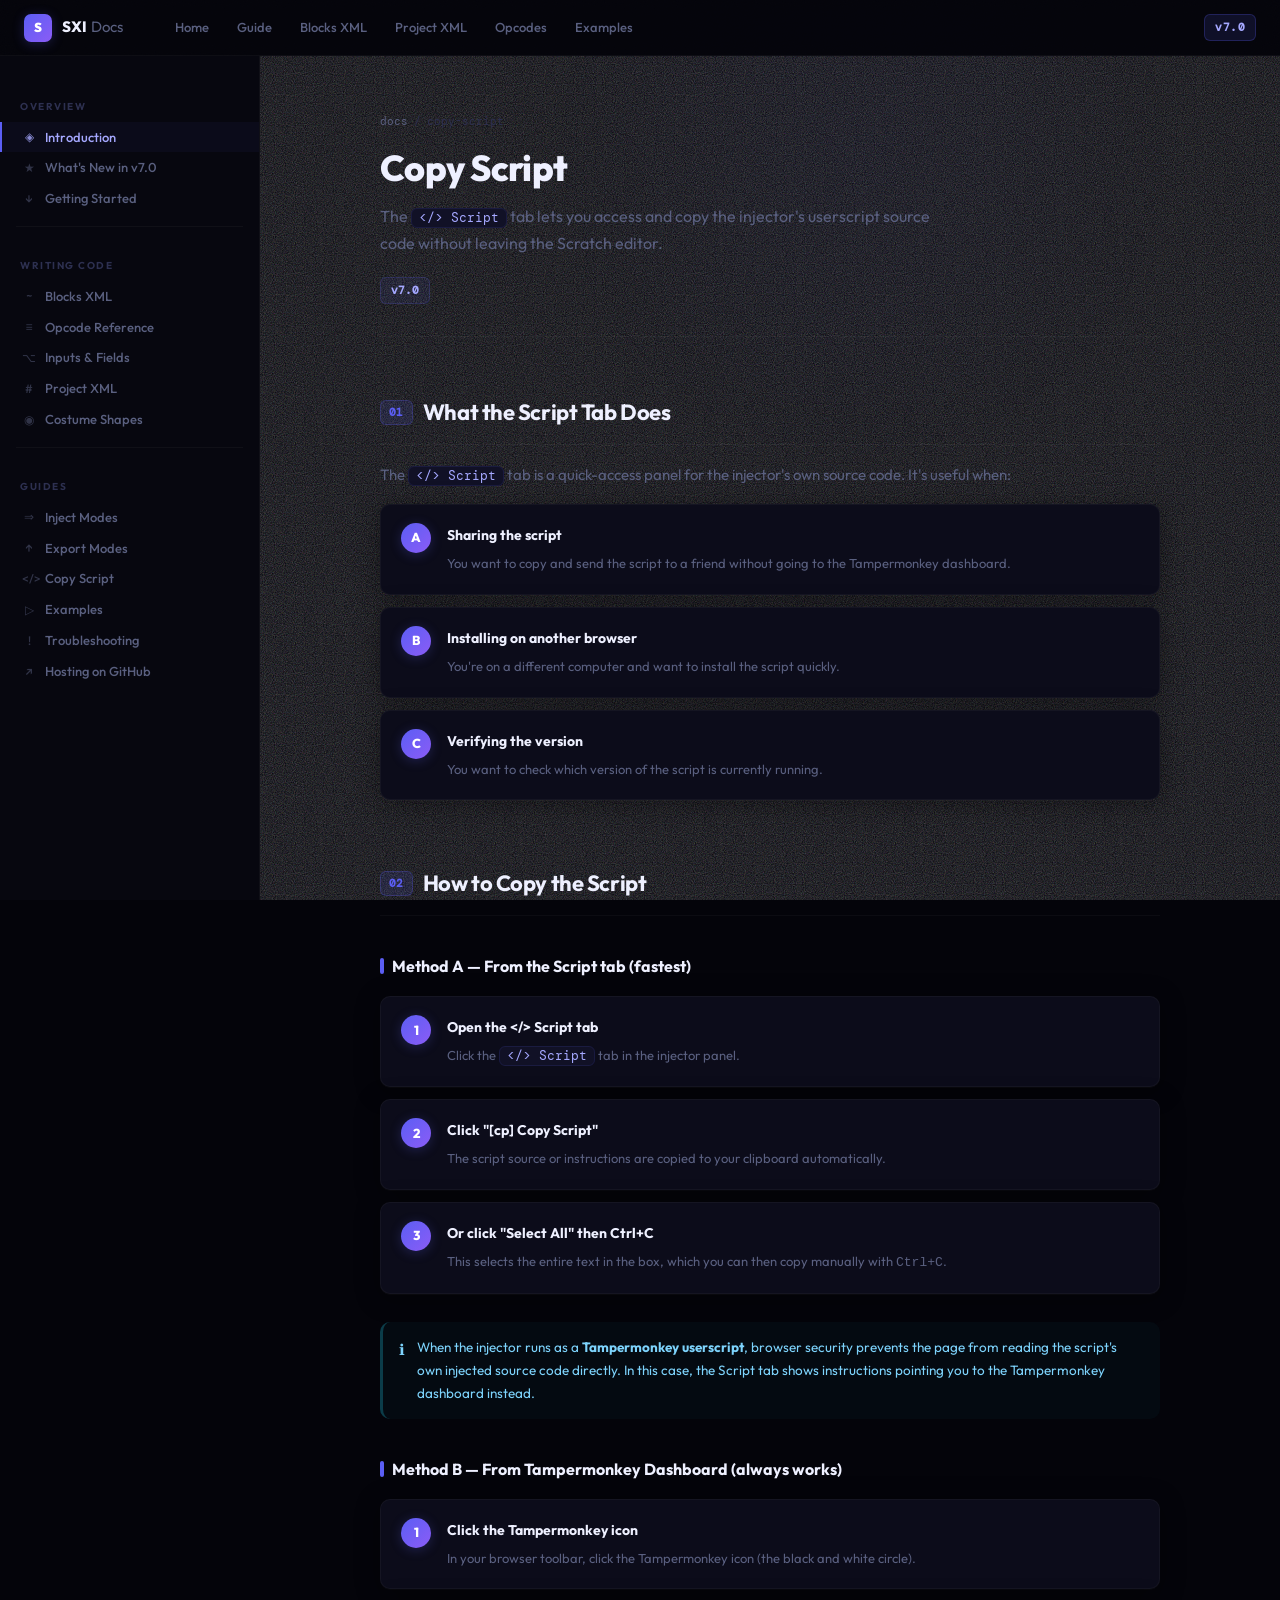
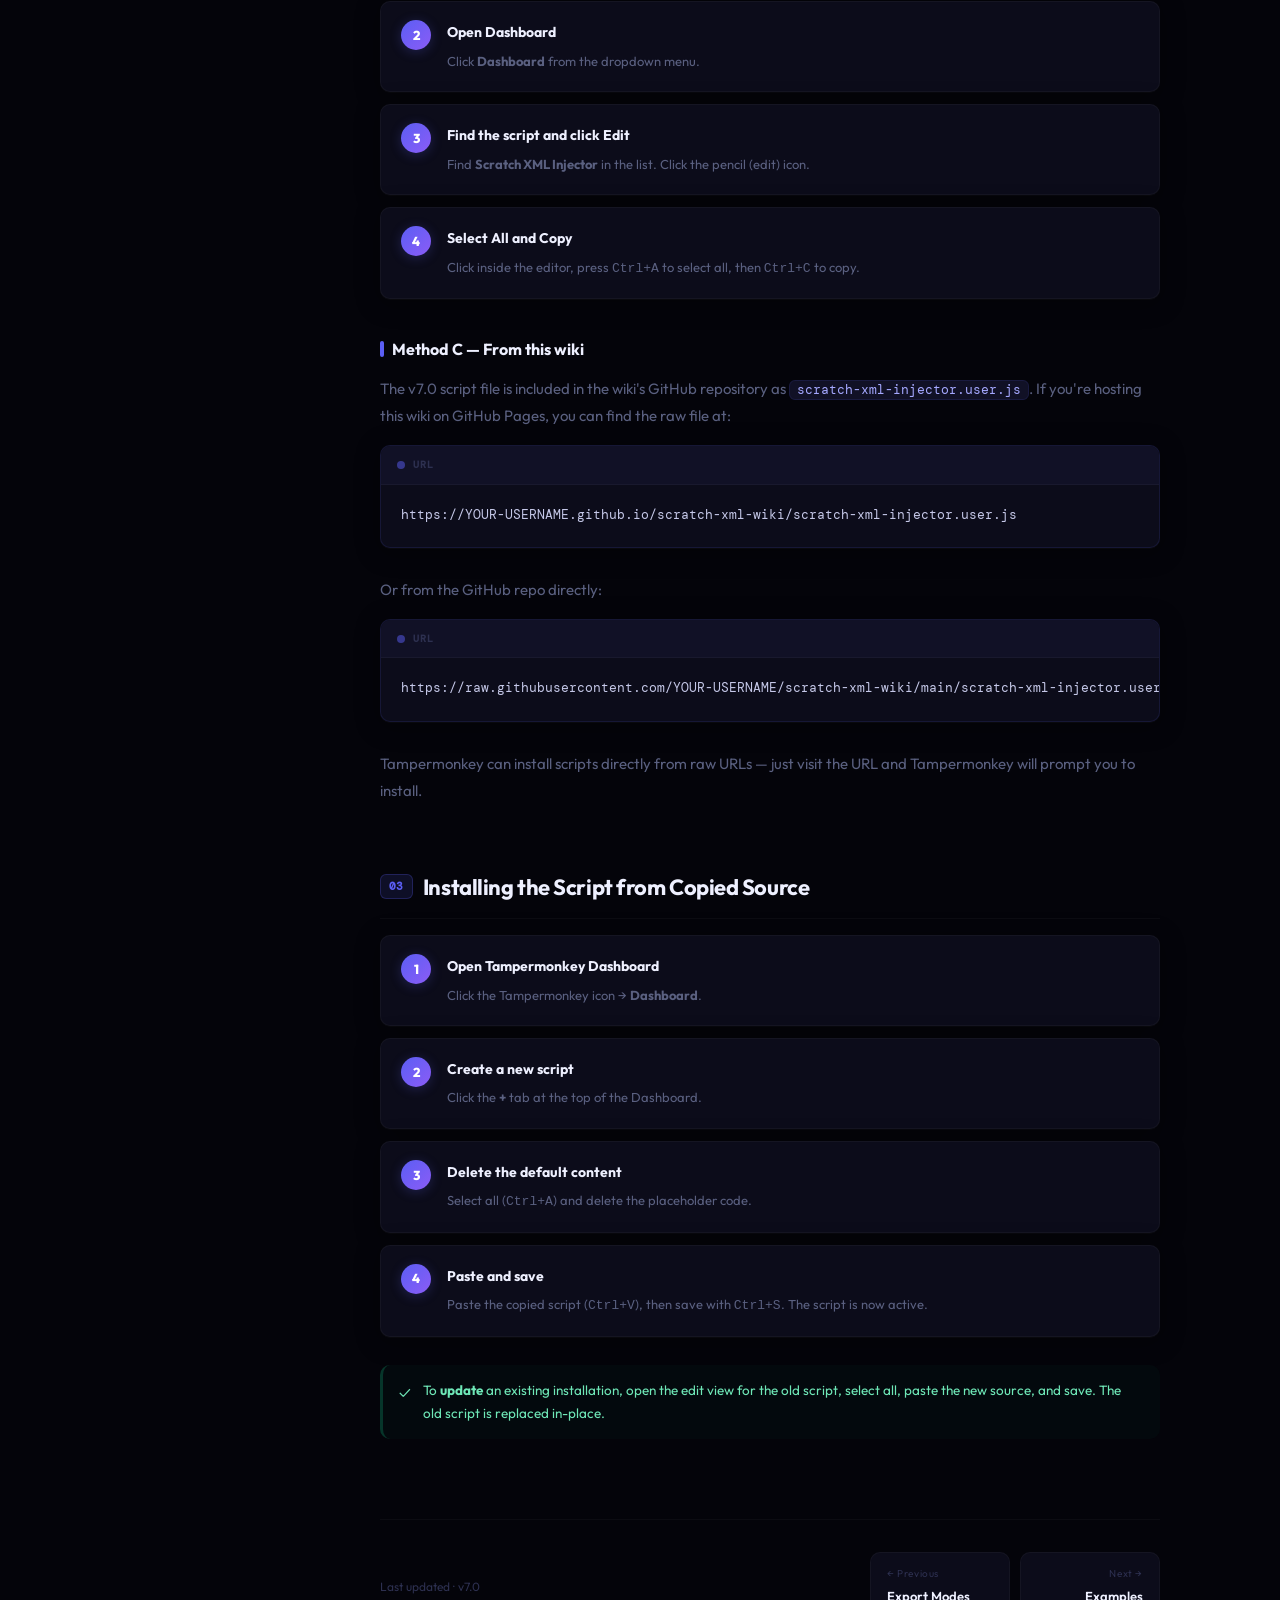
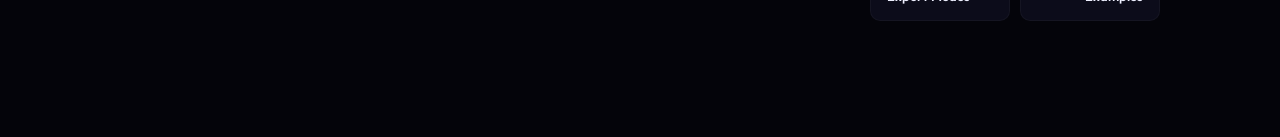
==== commit 0138f002: "Add files via upload" ====
--- a/index.html
+++ b/index.html
@@ -3,237 +3,211 @@
 <head>
   <meta charset="UTF-8"/>
   <meta name="viewport" content="width=device-width,initial-scale=1"/>
-  <title>Scratch XML Injector — Documentation</title>
-  <meta name="description" content="Official documentation for the Scratch XML Injector userscript. Learn how to write Blockly XML and Project XML to inject sprites, costumes, and scripts into Scratch."/>
-  <link rel="stylesheet" href="assets/css/main.css"/>
+  <title>Copy Script — Scratch XML Injector Docs</title>
+  <link rel="stylesheet" href="../assets/css/main.css"/>
 </head>
 <body>
 <div id="scroll-bar"></div>
-
-<!-- TOPBAR -->
 <header class="topbar">
-  <a class="topbar-logo" href="index.html">
-    <div class="logo-mark">S</div>
-    <span class="logo-name">SXI <span class="logo-sub">Docs</span></span>
-  </a>
+  <a class="topbar-logo" href="../index.html"><div class="logo-mark">S</div><span class="logo-name">SXI <span class="logo-sub">Docs</span></span></a>
   <nav class="topbar-nav">
-    <a href="index.html" class="active">Home</a>
-    <a href="docs/getting-started.html">Guide</a>
-    <a href="docs/blocks-xml.html">Blocks XML</a>
-    <a href="docs/project-xml.html">Project XML</a>
-    <a href="docs/opcodes.html">Opcodes</a>
-    <a href="docs/examples.html">Examples</a>
+    <a href="../index.html">Home</a>
+    <a href="getting-started.html">Guide</a>
+    <a href="blocks-xml.html">Blocks XML</a>
+    <a href="project-xml.html">Project XML</a>
+    <a href="opcodes.html">Opcodes</a>
+    <a href="examples.html">Examples</a>
   </nav>
-  <div class="topbar-right">
-    <span class="topbar-badge">v7.0</span>
-    <a class="topbar-github" href="https://scratch.mit.edu" target="_blank">↗ Scratch</a>
-  </div>
+  <div class="topbar-right"><span class="topbar-badge">v7.0</span></div>
 </header>
-
-<!-- LAYOUT -->
 <div class="layout">
-
-  <!-- SIDEBAR -->
   <aside class="sidebar">
     <div class="sidebar-section">Overview</div>
-    <a class="sidebar-link active" href="index.html"><span class="icon">◈</span>Introduction</a>
-    <a class="sidebar-link" href="docs/whats-new.html"><span class="icon">★</span>What's New in v7.0</a>
-    <a class="sidebar-link" href="docs/getting-started.html"><span class="icon">↓</span>Getting Started</a>
-
+    <a class="sidebar-link" href="../index.html"><span class="icon">◈</span>Introduction</a>
+    <a class="sidebar-link" href="whats-new.html"><span class="icon">★</span>What's New in v7.0</a>
+    <a class="sidebar-link" href="getting-started.html"><span class="icon">↓</span>Getting Started</a>
     <div class="sidebar-divider"></div>
     <div class="sidebar-section">Writing Code</div>
-    <a class="sidebar-link" href="docs/blocks-xml.html"><span class="icon">~</span>Blocks XML</a>
-    <a class="sidebar-link" href="docs/opcodes.html"><span class="icon">≡</span>Opcode Reference</a>
-    <a class="sidebar-link" href="docs/inputs-fields.html"><span class="icon">⌥</span>Inputs &amp; Fields</a>
-    <a class="sidebar-link" href="docs/project-xml.html"><span class="icon">#</span>Project XML</a>
-    <a class="sidebar-link" href="docs/costumes.html"><span class="icon">◉</span>Costume Shapes</a>
-
+    <a class="sidebar-link" href="blocks-xml.html"><span class="icon">~</span>Blocks XML</a>
+    <a class="sidebar-link" href="opcodes.html"><span class="icon">≡</span>Opcode Reference</a>
+    <a class="sidebar-link" href="inputs-fields.html"><span class="icon">⌥</span>Inputs &amp; Fields</a>
+    <a class="sidebar-link" href="project-xml.html"><span class="icon">#</span>Project XML</a>
+    <a class="sidebar-link" href="costumes.html"><span class="icon">◉</span>Costume Shapes</a>
     <div class="sidebar-divider"></div>
     <div class="sidebar-section">Guides</div>
-    <a class="sidebar-link" href="docs/inject-modes.html"><span class="icon">⇒</span>Inject Modes</a>
-    <a class="sidebar-link" href="docs/export-modes.html"><span class="icon">↑</span>Export Modes</a>
-    <a class="sidebar-link" href="docs/copy-script.html"><span class="icon">&lt;/&gt;</span>Copy Script</a>
-    <a class="sidebar-link" href="docs/examples.html"><span class="icon">▷</span>Examples</a>
-    <a class="sidebar-link" href="docs/troubleshooting.html"><span class="icon">!</span>Troubleshooting</a>
-    <a class="sidebar-link" href="docs/hosting.html"><span class="icon">↗</span>Hosting on GitHub</a>
+    <a class="sidebar-link" href="inject-modes.html"><span class="icon">⇒</span>Inject Modes</a>
+    <a class="sidebar-link" href="export-modes.html"><span class="icon">↑</span>Export Modes</a>
+    <a class="sidebar-link active" href="copy-script.html"><span class="icon">&lt;/&gt;</span>Copy Script</a>
+    <a class="sidebar-link" href="examples.html"><span class="icon">▷</span>Examples</a>
+    <a class="sidebar-link" href="troubleshooting.html"><span class="icon">!</span>Troubleshooting</a>
+    <a class="sidebar-link" href="hosting.html"><span class="icon">↗</span>Hosting on GitHub</a>
   </aside>
-
-  <!-- CONTENT -->
   <div class="content-wrap">
     <main class="content">
 
-      <!-- HERO -->
-      <section class="hero">
-        <div class="hero-kicker">
-          <span class="dot"></span>
-          Scratch XML Injector · v6.3
-        </div>
-        <h1>
-          Inject code into<br>
-          <span class="accent">Scratch &amp; TurboWarp</span>
-        </h1>
-        <p>
-          A powerful browser userscript that lets you programmatically create sprites,
-          costumes, and block scripts using XML — without any drag-and-drop.
-        </p>
-        <div class="hero-btns">
-          <a class="btn-primary" href="docs/getting-started.html">Get started →</a>
-          <a class="btn-secondary" href="docs/blocks-xml.html">Browse the docs</a>
-        </div>
-      </section>
-
-      <!-- FEATURES -->
-      <div class="feature-grid">
-        <div class="feature-card">
-          <div class="feature-icon">📝</div>
-          <div class="feature-title">Blocks XML</div>
-          <div class="feature-desc">Inject standard Blockly XML directly into the active sprite's workspace — any script, any complexity.</div>
-        </div>
-        <div class="feature-card">
-          <div class="feature-icon">🏗</div>
-          <div class="feature-title">Project XML</div>
-          <div class="feature-desc">Bootstrap entire projects from a single XML document — sprites, auto-rendered costumes, and scripts all at once.</div>
-        </div>
-        <div class="feature-card">
-          <div class="feature-icon">📤</div>
-          <div class="feature-title">Export XML</div>
-          <div class="feature-desc">Read the current sprite's Blockly XML back out of Scratch to copy, edit, and reuse your blocks anywhere.</div>
-        </div>
-        <div class="feature-card">
-          <div class="feature-icon">🎨</div>
-          <div class="feature-title">Shape Costumes</div>
-          <div class="feature-desc">Auto-generate circle and rectangle costumes from simple XML attributes — no image files required.</div>
-        </div>
-        <div class="feature-card">
-          <div class="feature-icon">🔧</div>
-          <div class="feature-title">Non-ASCII Fix</div>
-          <div class="feature-desc">One-click stripping of non-ASCII characters that cause Scratch's internal asset validator to reject blocks.</div>
-        </div>
-        <div class="feature-card">
-          <div class="feature-icon">⚡</div>
-          <div class="feature-title">TurboWarp Ready</div>
-          <div class="feature-desc">Works on both <code>scratch.mit.edu</code> and <code>turbowarp.org</code> — same script, same XML.</div>
-        </div>
-      </div>
-
-      <!-- QUICK START -->
-      <h2 class="section-title">Quick Start</h2>
-      <div class="qs-wrap">
-        <div class="qs-tabs">
-          <button class="qs-tab active" data-tab="qs-blocks">Blocks XML</button>
-          <button class="qs-tab" data-tab="qs-project">Project XML</button>
-          <button class="qs-tab" data-tab="qs-export">Export</button>
-        </div>
-        <div id="qs-blocks" class="qs-pane active">
-          <pre><code><span class="t-cm">&lt;!-- Paste into the injector panel in "Blocks XML" mode --&gt;</span>
-<span class="t-tag">&lt;xml</span> <span class="t-attr">xmlns</span>=<span class="t-val">"https://developers.google.com/blockly/xml"</span><span class="t-tag">&gt;</span>
-
-  <span class="t-tag">&lt;block</span> <span class="t-attr">type</span>=<span class="t-val">"event_whenflagclicked"</span> <span class="t-attr">x</span>=<span class="t-val">"60"</span> <span class="t-attr">y</span>=<span class="t-val">"60"</span><span class="t-tag">&gt;</span>
-    <span class="t-tag">&lt;next&gt;</span>
-      <span class="t-tag">&lt;block</span> <span class="t-attr">type</span>=<span class="t-val">"control_forever"</span><span class="t-tag">&gt;</span>
-        <span class="t-tag">&lt;statement</span> <span class="t-attr">name</span>=<span class="t-val">"SUBSTACK"</span><span class="t-tag">&gt;</span>
-          <span class="t-tag">&lt;block</span> <span class="t-attr">type</span>=<span class="t-val">"motion_turnright"</span><span class="t-tag">&gt;</span>
-            <span class="t-tag">&lt;value</span> <span class="t-attr">name</span>=<span class="t-val">"DEGREES"</span><span class="t-tag">&gt;</span>
-              <span class="t-tag">&lt;shadow</span> <span class="t-attr">type</span>=<span class="t-val">"math_number"</span><span class="t-tag">&gt;</span>
-                <span class="t-tag">&lt;field</span> <span class="t-attr">name</span>=<span class="t-val">"NUM"</span><span class="t-tag">&gt;</span>5<span class="t-tag">&lt;/field&gt;</span>
-              <span class="t-tag">&lt;/shadow&gt;</span>
-            <span class="t-tag">&lt;/value&gt;</span>
-          <span class="t-tag">&lt;/block&gt;</span>
-        <span class="t-tag">&lt;/statement&gt;</span>
-      <span class="t-tag">&lt;/block&gt;</span>
-    <span class="t-tag">&lt;/next&gt;</span>
-  <span class="t-tag">&lt;/block&gt;</span>
-
-<span class="t-tag">&lt;/xml&gt;</span></code></pre>
-        </div>
-        <div id="qs-project" class="qs-pane">
-          <pre><code><span class="t-cm">&lt;!-- "Project XML" mode — creates sprites + costumes + blocks --&gt;</span>
-<span class="t-tag">&lt;project&gt;</span>
-  <span class="t-tag">&lt;stage</span> <span class="t-attr">color</span>=<span class="t-val">"#0a0a1a"</span><span class="t-tag">/&gt;</span>
-
-  <span class="t-tag">&lt;sprite</span> <span class="t-attr">name</span>=<span class="t-val">"Player"</span> <span class="t-attr">x</span>=<span class="t-val">"0"</span> <span class="t-attr">y</span>=<span class="t-val">"0"</span><span class="t-tag">&gt;</span>
-    <span class="t-tag">&lt;costume</span> <span class="t-attr">type</span>=<span class="t-val">"circle"</span> <span class="t-attr">color</span>=<span class="t-val">"#4c8fff"</span> <span class="t-attr">size</span>=<span class="t-val">"40"</span><span class="t-tag">/&gt;</span>
-    <span class="t-tag">&lt;blocks&gt;</span>
-      <span class="t-tag">&lt;xml</span> <span class="t-attr">xmlns</span>=<span class="t-val">"https://developers.google.com/blockly/xml"</span><span class="t-tag">&gt;</span>
-        <span class="t-cm">&lt;!-- block scripts here --&gt;</span>
-      <span class="t-tag">&lt;/xml&gt;</span>
-    <span class="t-tag">&lt;/blocks&gt;</span>
-  <span class="t-tag">&lt;/sprite&gt;</span>
-<span class="t-tag">&lt;/project&gt;</span></code></pre>
-        </div>
-        <div id="qs-export" class="qs-pane">
-          <pre><code><span class="t-cm">// Export tab → click "Grab XML" to read the current sprite's blocks
-// The XML output looks like this — you can edit it and re-inject it:</span>
-
-<span class="t-tag">&lt;xml</span> <span class="t-attr">xmlns</span>=<span class="t-val">"https://developers.google.com/blockly/xml"</span><span class="t-tag">&gt;</span>
-  <span class="t-tag">&lt;block</span> <span class="t-attr">type</span>=<span class="t-val">"event_whenflagclicked"</span> <span class="t-attr">x</span>=<span class="t-val">"40"</span> <span class="t-attr">y</span>=<span class="t-val">"40"</span><span class="t-tag">&gt;</span>
-    <span class="t-cm">&lt;!-- ... your existing blocks ... --&gt;</span>
-  <span class="t-tag">&lt;/block&gt;</span>
-<span class="t-tag">&lt;/xml&gt;</span>
-
-<span class="t-cm">// Then click "Copy" to get it in your clipboard.</span></code></pre>
-        </div>
-      </div>
-
-      <!-- DOC CARDS -->
-      <h2 class="section-title">Documentation</h2>
-      <div class="card-grid">
-        <a class="card" href="docs/whats-new.html">
-          <div class="card-icon">★</div>
-          <div class="card-title">What's New in v7.0</div>
-          <div class="card-desc">New inject modes, project export, append blocks, and copy script tab.</div>
-          <div class="card-arrow">→ See changes</div>
-        </a>
-        <a class="card" href="docs/getting-started.html">
-          <div class="card-icon">↓</div>
-          <div class="card-title">Getting Started</div>
-          <div class="card-desc">Install Tampermonkey, load the script, and run your first injection.</div>
-          <div class="card-arrow">→ Read guide</div>
-        </a>
-        <a class="card" href="docs/blocks-xml.html">
-          <div class="card-icon">~</div>
-          <div class="card-title">Blocks XML</div>
-          <div class="card-desc">Learn the Blockly XML format — blocks, inputs, shadows, fields, and statements.</div>
-          <div class="card-arrow">→ Read guide</div>
-        </a>
-        <a class="card" href="docs/opcodes.html">
-          <div class="card-icon">≡</div>
-          <div class="card-title">Opcode Reference</div>
-          <div class="card-desc">Every common Scratch opcode with its input and field names.</div>
-          <div class="card-arrow">→ View reference</div>
-        </a>
-        <a class="card" href="docs/project-xml.html">
-          <div class="card-icon">#</div>
-          <div class="card-title">Project XML</div>
-          <div class="card-desc">Build complete multi-sprite projects from a single XML document.</div>
-          <div class="card-arrow">→ Read guide</div>
-        </a>
-        <a class="card" href="docs/examples.html">
-          <div class="card-icon">▷</div>
-          <div class="card-title">Examples</div>
-          <div class="card-desc">Copy-pasteable examples: movement, conditions, full projects, and more.</div>
-          <div class="card-arrow">→ See examples</div>
-        </a>
-        <a class="card" href="docs/troubleshooting.html">
-          <div class="card-icon">!</div>
-          <div class="card-title">Troubleshooting</div>
-          <div class="card-desc">Fix common errors including VM not found, non-ASCII issues, and parse failures.</div>
-          <div class="card-arrow">→ Get help</div>
-        </a>
+      <div class="page-header">
+        <div class="breadcrumb"><a href="../index.html">docs</a><span class="sep">/</span><span>copy-script</span></div>
+        <h1>Copy Script</h1>
+        <p class="lead">The <code>&lt;/&gt; Script</code> tab lets you access and copy the injector's userscript source code without leaving the Scratch editor.</p>
+        <div class="meta"><span class="meta-tag indigo">v7.0</span></div>
+      </div>
+
+      <div class="doc-section" id="what-it-does">
+        <h2 class="section-title"><span class="num">01</span>What the Script Tab Does</h2>
+        <p>The <code>&lt;/&gt; Script</code> tab is a quick-access panel for the injector's own source code. It's useful when:</p>
+        <div class="steps">
+          <div class="step">
+            <div class="step-num">A</div>
+            <div class="step-body">
+              <h4>Sharing the script</h4>
+              <p>You want to copy and send the script to a friend without going to the Tampermonkey dashboard.</p>
+            </div>
+          </div>
+          <div class="step">
+            <div class="step-num">B</div>
+            <div class="step-body">
+              <h4>Installing on another browser</h4>
+              <p>You're on a different computer and want to install the script quickly.</p>
+            </div>
+          </div>
+          <div class="step">
+            <div class="step-num">C</div>
+            <div class="step-body">
+              <h4>Verifying the version</h4>
+              <p>You want to check which version of the script is currently running.</p>
+            </div>
+          </div>
+        </div>
+      </div>
+
+      <div class="doc-section" id="how-to-copy">
+        <h2 class="section-title"><span class="num">02</span>How to Copy the Script</h2>
+
+        <h3 class="sub-title">Method A — From the Script tab (fastest)</h3>
+        <div class="steps">
+          <div class="step">
+            <div class="step-num">1</div>
+            <div class="step-body">
+              <h4>Open the &lt;/&gt; Script tab</h4>
+              <p>Click the <code>&lt;/&gt; Script</code> tab in the injector panel.</p>
+            </div>
+          </div>
+          <div class="step">
+            <div class="step-num">2</div>
+            <div class="step-body">
+              <h4>Click "[cp] Copy Script"</h4>
+              <p>The script source or instructions are copied to your clipboard automatically.</p>
+            </div>
+          </div>
+          <div class="step">
+            <div class="step-num">3</div>
+            <div class="step-body">
+              <h4>Or click "Select All" then Ctrl+C</h4>
+              <p>This selects the entire text in the box, which you can then copy manually with <kbd>Ctrl+C</kbd>.</p>
+            </div>
+          </div>
+        </div>
+
+        <div class="callout info">
+          <div class="callout-icon">ℹ</div>
+          <div>When the injector runs as a <strong>Tampermonkey userscript</strong>, browser security prevents the page from reading the script's own injected source code directly. In this case, the Script tab shows instructions pointing you to the Tampermonkey dashboard instead.</div>
+        </div>
+
+        <h3 class="sub-title">Method B — From Tampermonkey Dashboard (always works)</h3>
+        <div class="steps">
+          <div class="step">
+            <div class="step-num">1</div>
+            <div class="step-body">
+              <h4>Click the Tampermonkey icon</h4>
+              <p>In your browser toolbar, click the Tampermonkey icon (the black and white circle).</p>
+            </div>
+          </div>
+          <div class="step">
+            <div class="step-num">2</div>
+            <div class="step-body">
+              <h4>Open Dashboard</h4>
+              <p>Click <strong>Dashboard</strong> from the dropdown menu.</p>
+            </div>
+          </div>
+          <div class="step">
+            <div class="step-num">3</div>
+            <div class="step-body">
+              <h4>Find the script and click Edit</h4>
+              <p>Find <strong>Scratch XML Injector</strong> in the list. Click the pencil (edit) icon.</p>
+            </div>
+          </div>
+          <div class="step">
+            <div class="step-num">4</div>
+            <div class="step-body">
+              <h4>Select All and Copy</h4>
+              <p>Click inside the editor, press <kbd>Ctrl+A</kbd> to select all, then <kbd>Ctrl+C</kbd> to copy.</p>
+            </div>
+          </div>
+        </div>
+
+        <h3 class="sub-title">Method C — From this wiki</h3>
+        <p>The v7.0 script file is included in the wiki's GitHub repository as <code>scratch-xml-injector.user.js</code>. If you're hosting this wiki on GitHub Pages, you can find the raw file at:</p>
+        <div class="code-block">
+          <div class="code-block-header"><span class="code-block-lang">URL</span></div>
+          <pre><code>https://YOUR-USERNAME.github.io/scratch-xml-wiki/scratch-xml-injector.user.js</code></pre>
+        </div>
+        <p>Or from the GitHub repo directly:</p>
+        <div class="code-block">
+          <div class="code-block-header"><span class="code-block-lang">URL</span></div>
+          <pre><code>https://raw.githubusercontent.com/YOUR-USERNAME/scratch-xml-wiki/main/scratch-xml-injector.user.js</code></pre>
+        </div>
+        <p>Tampermonkey can install scripts directly from raw URLs — just visit the URL and Tampermonkey will prompt you to install.</p>
+      </div>
+
+      <div class="doc-section" id="installing">
+        <h2 class="section-title"><span class="num">03</span>Installing the Script from Copied Source</h2>
+        <div class="steps">
+          <div class="step">
+            <div class="step-num">1</div>
+            <div class="step-body">
+              <h4>Open Tampermonkey Dashboard</h4>
+              <p>Click the Tampermonkey icon → <strong>Dashboard</strong>.</p>
+            </div>
+          </div>
+          <div class="step">
+            <div class="step-num">2</div>
+            <div class="step-body">
+              <h4>Create a new script</h4>
+              <p>Click the <strong>+</strong> tab at the top of the Dashboard.</p>
+            </div>
+          </div>
+          <div class="step">
+            <div class="step-num">3</div>
+            <div class="step-body">
+              <h4>Delete the default content</h4>
+              <p>Select all (<kbd>Ctrl+A</kbd>) and delete the placeholder code.</p>
+            </div>
+          </div>
+          <div class="step">
+            <div class="step-num">4</div>
+            <div class="step-body">
+              <h4>Paste and save</h4>
+              <p>Paste the copied script (<kbd>Ctrl+V</kbd>), then save with <kbd>Ctrl+S</kbd>. The script is now active.</p>
+            </div>
+          </div>
+        </div>
+
+        <div class="callout success">
+          <div class="callout-icon">✓</div>
+          <div>To <strong>update</strong> an existing installation, open the edit view for the old script, select all, paste the new source, and save. The old script is replaced in-place.</div>
+        </div>
       </div>
 
       <div class="doc-footer">
-        <div class="footer-note">
-          Scratch XML Injector · v7.0 · Unofficial community documentation<br>
-          <a href="https://scratch.mit.edu" target="_blank">Scratch</a> is a project of the MIT Media Lab.
-        </div>
-      </div>
-
+        <div class="footer-note">Last updated · v7.0</div>
+        <div class="doc-nav-btns">
+          <a class="doc-nav-btn prev" href="export-modes.html"><span class="nav-label">Previous</span><span class="nav-title">Export Modes</span></a>
+          <a class="doc-nav-btn next" href="examples.html"><span class="nav-label">Next</span><span class="nav-title">Examples</span></a>
+        </div>
+      </div>
     </main>
   </div>
-
 </div>
-
-<script src="assets/js/wiki.js"></script>
+<script src="../assets/js/wiki.js"></script>
 </body>
 </html>
